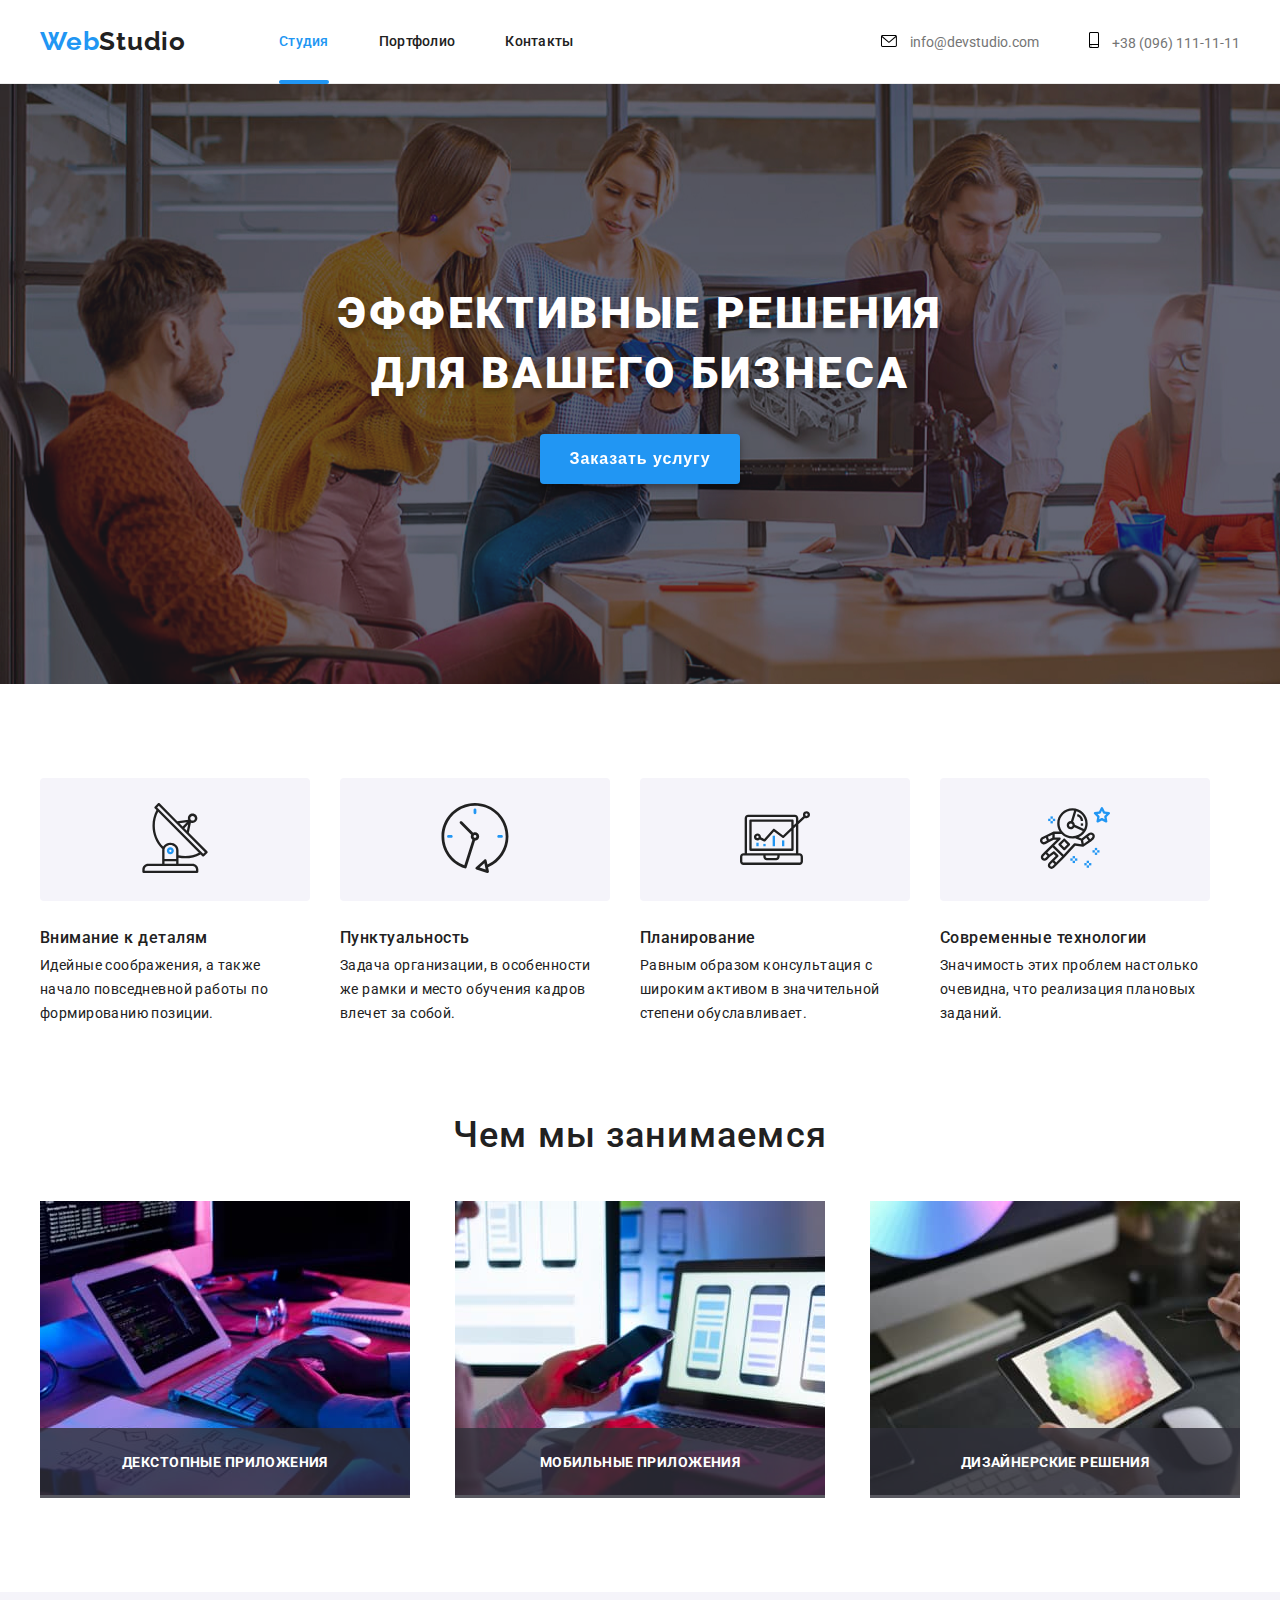
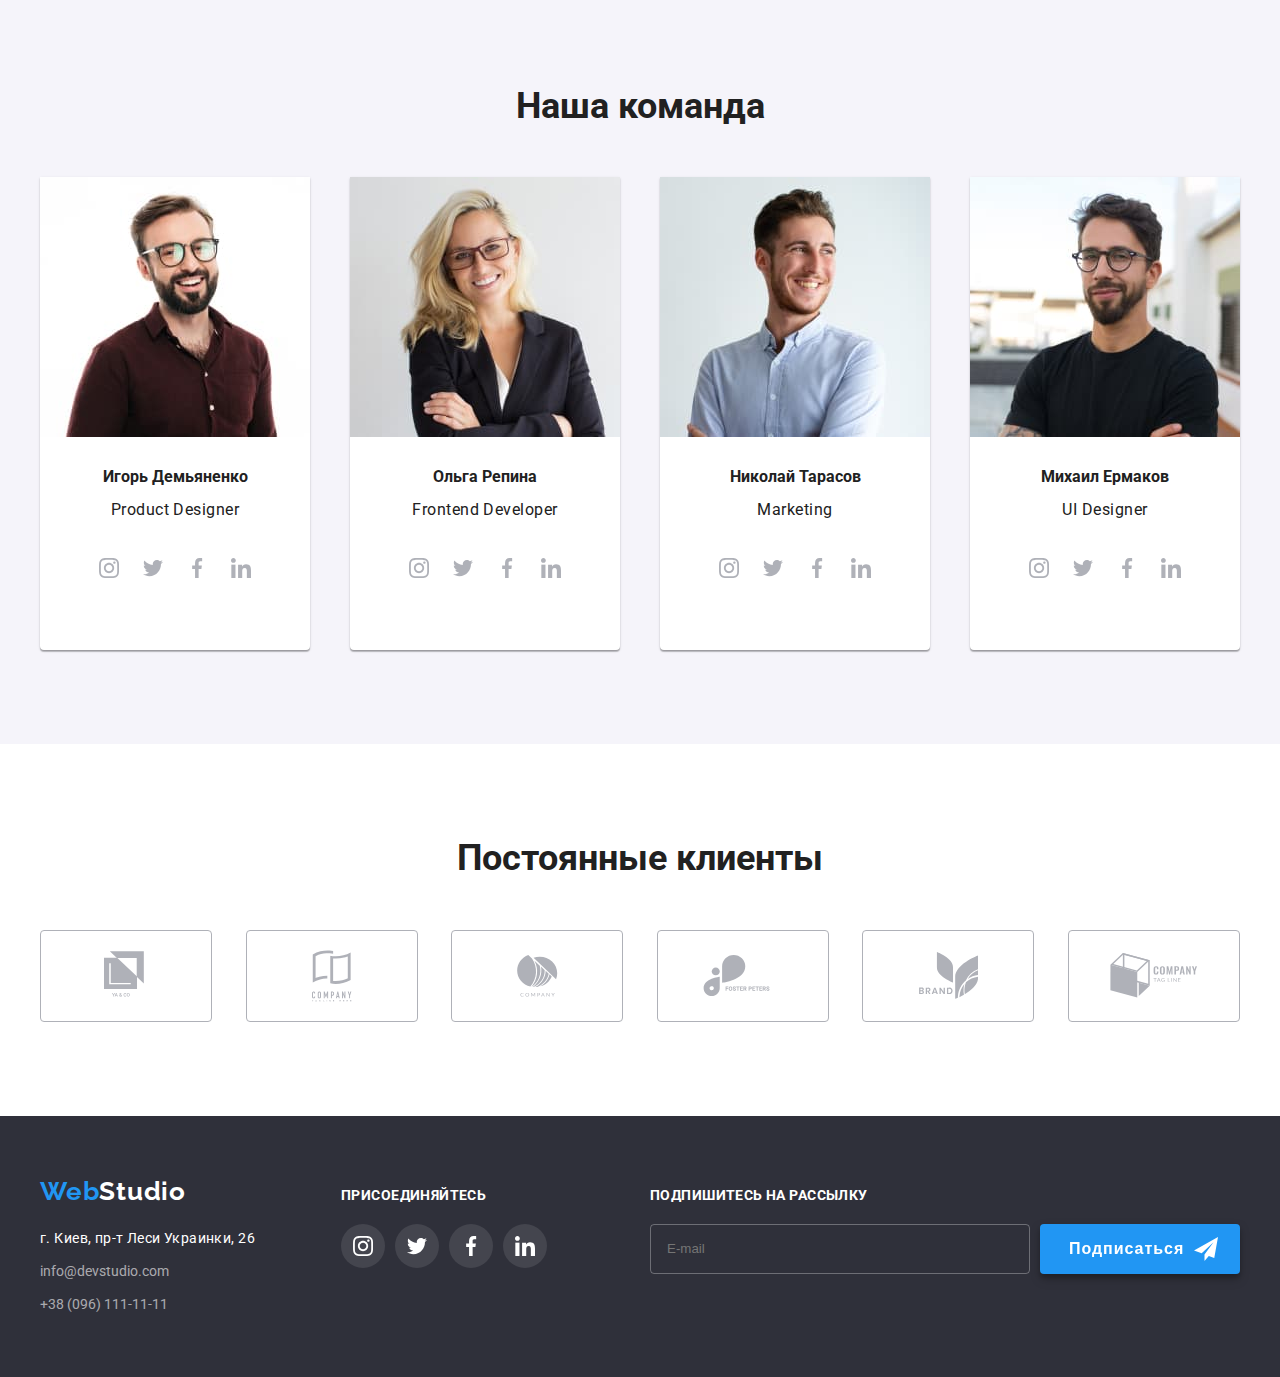
==== index.html @ aee3c3bb "Загрузка проекта" ====
<!DOCTYPE html>
<html lang="ru">
  <head>
    <meta charset="UTF-8" />
    <meta http-equiv="X-UA-Compatible" content="IE=edge" />
    <meta name="viewport" content="width=device-width, initial-scale=1.0" />
    <title>Студия</title>
    <link rel="preconnect" href="https://fonts.gstatic.com" />
    <link
      href="https://fonts.googleapis.com/css2?family=Raleway:wght@700&family=Roboto:wght@400;500;700;900&display=swap"
      rel="stylesheet"
    />
    <link rel="stylesheet" href="css/style.css" />
  </head>
  <body>
    <!-- Шапка -->

    <header class="page-header">
      <div class="container header">
        <nav class="nav">
          <a href="./index.html" class="logo"> Web<span class="header-logo">Studio </span> </a>
          <ul class="site-nav list">
            <li class="nav-item"><a href="./index.html" class="link active">Студия</a></li>
            <li class="nav-item"><a href="./portfolio.html" class="link">Портфолио</a></li>
            <li class="nav-item"><a href="#contacts" class="link">Контакты</a></li>
          </ul>
        </nav>
        <ul class="auth-site list">
          <li class="auth-item">
            <div class="auth-block">
              <a href="mailto:info@devstudio.com" class="auth-block-link">
                <svg class="auth-icon" width="16" height="12">
                  <use href="./images/sprite.svg#mail"></use>
                </svg>
                info@devstudio.com
              </a>
            </div>
          </li>
          <li class="auth-item">
            <div class="auth-block">
              <a href="tel:+380961111111" class="auth-block-link">
                <svg class="auth-icon" width="10" height="16">
                  <use href="./images/sprite.svg#smartphone"></use>
                </svg>
                +38 (096) 111-11-11
              </a>
            </div>
          </li>
        </ul>
      </div>
    </header>
    <main>
      <!-- Герой -->

      <section class="section hero">
        <div class="hero">
          <h1 class="hero-title">Эффективные решения для вашего бизнеса</h1>
          <button type="button" class="button primary" data-modal-open> Заказать услугу</button>
        <div class="backdrop is-hidden" data-modal>
       <div class="modal">
       <button type="button" class="close" data-modal-close> 
         <svg class="signup-svg">
          <use href="./images/sprite.svg#modal-close"></use>
         </svg></button>
       <form action="" class="signup-form">
         <h2 class="signup-heading">Оставьте свои данные, мы вам перезвоним</h2>
         <label class="signup-field">
           Имя
           <span class="signup-form-input-wrapper">
           <input name="user-name" class="signup-form-input" type="text">
           <svg class="modal-icon">
              <use href="./images/sprite.svg#modal-person"></use>
            </svg>
          </span>
         </label>
          <label class="signup-field">
            Телефон
            <span class="signup-form-input-wrapper">
            <input name="user-phone" class="signup-form-input" type="tel">
            <svg class="modal-icon">
              <use href="./images/sprite.svg#modal-phone"></use>
            </svg>
            </span>
          </label>
          <label class="signup-field">
            Почта
            <span class="signup-form-input-wrapper">
            <input name="user-mail" class="signup-form-input" type="email">
            <svg class="modal-icon">
              <use href="./images/sprite.svg#modal-mail"></use>
            </svg>
            </span>
          </label>
          <label class="signup-field">
            Комментарий
            <textarea name="user-massage" placeholder="Введите текст" class="signup-textarea"></textarea>
          </label>
          <span class="signup-term">
           <input id="user-term" type="checkbox" name="user-term" class="signup-form-term visually-hidden">  
           <label class="sig-form-term-desc" for="user-term"> Соглашаюсь с рассылкой и принимаю <a class="terms-link" href="">Условия договора</a></label>
            </span>
            <button type="submit" class="button signup-button">Отправить</button>
       </form>
      </div>
     </div>
        </div>
      </section>

      <div class="container">
        <ul class="advantage-icons">
          <li class="advantage-icons-list">
            <svg class="svg-icon">
              <use href="./images/sprite.svg#antenna"></use>
            </svg>
          </li>
          <li class="advantage-icons-list">
            <svg class="svg-icon">
              <use href="./images/sprite.svg#clock"></use>
            </svg>
          </li>
          <li class="advantage-icons-list">
            <svg class="svg-icon">
              <use href="./images/sprite.svg#diagram"></use>
            </svg>
          </li>
          <li class="advantage-icons-list">
            <svg class="svg-icon">
              <use href="./images/sprite.svg#astronaut"></use>
            </svg>
          </li>
        </ul>
      </div>

      <div class="container">
        <section class="advantage">
          <ul class="section-advantage">
            <li class="list-item">
              <h3 class="section-advantage-title">Внимание к деталям</h3>
              <p>Идейные соображения, а также начало повседневной работы по формированию позиции.</p>
            </li>
            <li class="list-item">
              <h3 class="section-advantage-title">Пунктуальность</h3>
              <p>Задача организации, в особенности же рамки и место обучения кадров влечет за собой.</p>
            </li>
            <li class="list-item">
              <h3 class="section-advantage-title">Планирование</h3>
              <p>Равным образом консультация с широким активом в значительной степени обуславливает.</p>
            </li>
            <li class="list-item">
              <h3 class="section-advantage-title">Современные технологии</h3>
              <p>Значимость этих проблем настолько очевидна, что реализация плановых заданий.</p>
            </li>
          </ul>
        </section>
      </div>

      <!-- Наши преимущества -->

      <section class="section">
        <div class="container">
          <h2 class="section-title">Чем мы занимаемся</h2>
          <ul class="section-title-image">
            <li class="advantage-image">
              <div class="advantage-info">
              <img src="./images/advantages/img.jpg" width="370" height="294" alt="программирование на планшете" />
              <p class="works">ДЕКСТОПНЫЕ ПРИЛОЖЕНИЯ</p>
              </div>
            </li>
            <li class="advantage-image">
              <div class="advantage-info">
              <img src="./images/advantages/img1.jpg" width="370" height="294" alt="дизайн приложения" />
              <p class="works">МОБИЛЬНЫЕ ПРИЛОЖЕНИЯ</p>
              </div>
            </li>
            <li class="advantage-image">
              <div class="advantage-info">
              <img src="./images/advantages/img2.jpg" width="370" height="294" alt="Планшет с палитрой" />
              <p class="works">ДИЗАЙНЕРСКИЕ РЕШЕНИЯ</p>
              </div>
            </li>
          </ul>
        </div>
      </section>

      <!-- Состав команды -->

      <section class="section section-team">
        <div class="container">
          <h2 class="section section-team-title">Наша команда</h2>
          <ul class="worker-list">
            <li class="team">
              <img src="./images/team/face.jpg" width="270" height="260" alt="Игорь Демьяненко" />
              <h3>Игорь Демьяненко</h3>
              <p>Product Designer</p>
              <div class="social-list">
                <ul class="social-list">
                  <li class="social-list-item">
                    <a href="#" class="social-list-link">
                      <svg class="social-list-icon">
                        <use href="./images/sprite.svg#instagram"></use>
                      </svg>
                    </a>
                  </li>
                  <li class="social-list-item">
                    <a href="#" class="social-list-link">
                      <svg class="social-list-icon">
                        <use href="./images/sprite.svg#twitter"></use>
                      </svg>
                    </a>
                  </li>
                  <li class="social-list-item">
                    <a href="#" class="social-list-link">
                      <svg class="social-list-icon">
                        <use href="./images/sprite.svg#facebook"></use>
                      </svg>
                    </a>
                  </li>
                  <li class="social-list-item">
                    <a href="#" class="social-list-link">
                      <svg class="social-list-icon">
                        <use href="./images/sprite.svg#linkedin"></use>
                      </svg>
                    </a>
                  </li>
                </ul>
              </div>
            </li>
            <li class="team">
              <img src="./images/team/face1.jpg" width="270" height="260" alt="Ольга Репина" />
              <h3>Ольга Репина</h3>
              <p>Frontend Developer</p>
              <div class="social-list">
                <ul class="social-list list">
                  <li class="social-list-item">
                    <a href="" class="social-list-link">
                      <svg class="social-list-icon">
                        <use href="./images/sprite.svg#instagram"></use>
                      </svg>
                    </a>
                  </li>
                  <li class="social-list-item">
                    <a href="" class="social-list-link">
                      <svg class="social-list-icon">
                        <use href="./images/sprite.svg#twitter"></use>
                      </svg>
                    </a>
                  </li>
                  <li class="social-list-item">
                    <a href="" class="social-list-link">
                      <svg class="social-list-icon">
                        <use href="./images/sprite.svg#facebook"></use>
                      </svg>
                    </a>
                  </li>
                  <li class="social-list-item">
                    <a href="" class="social-list-link">
                      <svg class="social-list-icon">
                        <use href="./images/sprite.svg#linkedin"></use>
                      </svg>
                    </a>
                  </li>
                </ul>
              </div>
            </li>
            <li class="team">
              <img src="./images/team/face2.jpg" width="270" height="260" alt="Николай Тарасов" />
              <h3>Николай Тарасов</h3>
              <p>Marketing</p>
              <div class="social-list">
                <ul class="social-list list">
                  <li class="social-list-item">
                    <a href="" class="social-list-link">
                      <svg class="social-list-icon">
                        <use href="./images/sprite.svg#instagram"></use>
                      </svg>
                    </a>
                  </li>
                  <li class="social-list-item">
                    <a href="" class="social-list-link">
                      <svg class="social-list-icon">
                        <use href="./images/sprite.svg#twitter"></use>
                      </svg>
                    </a>
                  </li>
                  <li class="social-list-item">
                    <a href="" class="social-list-link">
                      <svg class="social-list-icon">
                        <use href="./images/sprite.svg#facebook"></use>
                      </svg>
                    </a>
                  </li>
                  <li class="social-list-item">
                    <a href="" class="social-list-link">
                      <svg class="social-list-icon">
                        <use href="./images/sprite.svg#linkedin"></use>
                      </svg>
                    </a>
                  </li>
                </ul>
              </div>
            </li>
            <li class="team">
              <img src="./images/team/face3.jpg" width="270" height="260" alt="Михаил Ермаков" />
              <h3>Михаил Ермаков</h3>
              <p>UI Designer</p>
              <div class="social-list">
                <ul class="social-list list">
                  <li class="social-list-item">
                    <a href="" class="social-list-link">
                      <svg class="social-list-icon">
                        <use href="./images/sprite.svg#instagram"></use>
                      </svg>
                    </a>
                  </li>
                  <li class="social-list-item">
                    <a href="" class="social-list-link">
                      <svg class="social-list-icon">
                        <use href="./images/sprite.svg#twitter"></use>
                      </svg>
                    </a>
                  </li>
                  <li class="social-list-item">
                    <a href="" class="social-list-link">
                      <svg class="social-list-icon">
                        <use href="./images/sprite.svg#facebook"></use>
                      </svg>
                    </a>
                  </li>
                  <li class="social-list-item">
                    <a href="" class="social-list-link">
                      <svg class="social-list-icon">
                        <use href="./images/sprite.svg#linkedin"></use>
                      </svg>
                    </a>
                  </li>
                </ul>
              </div>
            </li>
          </ul>
        </div>
      </section>
        <div class="container partners">
          <h2 class="section section-partner-title">Постоянные клиенты</h2>
              <ul class="partner-list">
                  <li class="partner-list-item">
                    <a href="#" class="partner-list-link">
                      <svg width="44" height="49" class="partner-list-icon" >
                        <use href="./images/sprite.svg#logo1"></use>
                      </svg>
                    </a>
                  </li>
                  <li class="partner-list-item">
                    <a href="#" class="partner-list-link">
                      <svg width="40" height="52" class="partner-list-icon">
                        <use href="./images/sprite.svg#logo2"></use>
                      </svg>
                    </a>
                  </li>
                  <li class="partner-list-item">
                    <a href="#" class="partner-list-link">
                      <svg width="41" height="42" class="partner-list-icon">
                        <use href="./images/sprite.svg#logo3"></use>
                      </svg>
                    </a>
                  </li>
                  <li class="partner-list-item">
                    <a href="#" class="partner-list-link">
                      <svg width="80" height="42" class="partner-list-icon" >
                        <use href="./images/sprite.svg#logo4"></use>
                      </svg>
                    </a>
                  </li>
                  <li class="partner-list-item">
                    <a href="#" class="partner-list-link">
                      <svg width="59" height="47" class="partner-list-icon">
                        <use href="./images/sprite.svg#logo5"></use>
                      </svg>
                    </a>
                  </li>
                  <li class="partner-list-item">
                    <a href="#" class="partner-list-link">
                      <svg width="88" height="45" class="partner-list-icon">
                        <use href="./images/sprite.svg#logo6"></use>
                      </svg>
              </ul>
        </div>
    </main>

    <!-- Подвал -->



    <footer class="footer">
      <div class="container">
         <div>
        <a href="./index.html" class="logo footer"> Web<span class="footer-logo">Studio </span> </a>

        <!-- Контакты -->
       
        <address class="contacts footer">
          <p>г. Киев, пр-т Леси Украинки, 26</p>
          <a class="link" href="mailto:info@devstudio.com">info@devstudio.com</a>
          <a class="link" href="tel:+380961111111">+38 (096) 111-11-11</a>
            </div>
            <div class="footer-social">
              <p class="footer-list-title">ПРИСОЕДИНЯЙТЕСЬ</p>
              <ul class="footer-list list">
                <li class="footer-list-item">
                  <a href="#" class="footer-list-link">
                    <svg class="footer-list-icon">
                      <use href="./images/sprite.svg#instagram"></use>
                    </svg>
                  </a>
                </li>
                <li class="footer-list-item">
                  <a href="#" class="footer-list-link">
                    <svg class="footer-list-icon">
                      <use href="./images/sprite.svg#twitter"></use>
                    </svg>
                  </a>
                </li>
                <li class="footer-list-item">
                  <a href="#" class="footer-list-link">
                    <svg class="footer-list-icon">
                      <use href="./images/sprite.svg#facebook"></use>
                    </svg>
                  </a>
                </li>
                <li class="footer-list-item">
                  <a href="#" class="footer-list-link">
                    <svg class="footer-list-icon">
                      <use href="./images/sprite.svg#linkedin"></use>
                    </svg>
                  </a>
                </li>
                </ul>
              </div>     
                <div class="subscribe-social-box">
                  <p class="subscribe-list-title">Подпишитесь на рассылку</p>
                    <div class="subscribe-social">
                      <input name="user-mail" class="subscribe-form-input" type="email" placeholder="E-mail">
                      <button type="button" class="button subscribe"> Подписаться
                        <svg class="subscribe-icon">
                          <use href="./images/sprite.svg#modal-send"></use>
                        </svg>
                      </button>
                    </div> 
               </div>  
             </div>
        </address>
      </div>
    </footer>

  <script src="./js/modal.js"></script>
  </body>
</html>
---- css/style.css ----
/* цвет основного текста #212121 */
/* цвет вторичного цвет #757575 */
/* белый цвет #FFFFFF */
/* цвет бекграунда #E5E5E5 */
/* цвет контактов в шапке #757575 */
/* цвет акцента #2196F3 */
/* цвет текста контактов в подвале rgba(255, 255, 255, 0.6) */
/* вторичный цвет бекграунда #F5F4FA */
/* бекграунд героя и подвала #2F303A */
:root {
  --primary-text-color: #212121;
  --primary-white-color: #ffffff;
  --title-text-color: #757575;
  --accent-text-color: #2196f3;
  --secondary-background-color: #f5f4fa;
  --hero-background-color: #2f303a;
}

* {
  padding: 0px;
}

ul {
  list-style: none;
}

a {
  text-decoration: none;
}

header {
  border-bottom: 1px solid #ececec;
}

p {
  margin: 0;
  padding: 0;
}

body {
  margin: 0px;
  background-color: var(--primary-white-color);
  color: var(--primary-text-color);
  font-family: 'Roboto', sans-serif;
  font-size: 14px;
  font-weight: 400;
}

footer {
  font-size: 14px;
}

.container {
  margin: 0 auto;
  width: 1200px;
}

.button {
  background-color: var(--secondary-background-color);
  color: var(--primary-text-color);
  cursor: pointer;
  display: inline-block;
  filter: drop-shadow(0px 4px 4px rgba(0, 0, 0, 0.25));
}

.auth-icon {
  margin-right: 10px;
}

.header-page {
  position: relative;
  width: 100%;
  top: 10px;
  left: 0;
  transition: 0.5s;
}

.link {
  display: flex;
  justify-content: space-around;
  width: 100%;
}

/* =================HEADER================ */

.logo {
  padding-top: 24px;
  padding-bottom: 25px;
  display: flex;

  color: var(--accent-text-color);
  font-family: 'Raleway', sans-serif;
  font-size: 26px;
  line-height: 1.19;
  letter-spacing: 0.03em;
  font-weight: 700;
}

.nav .logo {
  display: block;
}

.nav {
  align-items: center;
  align-self: center;
}

.header-logo {
  color: var(--primary-text-color);
}

.container.header {
  display: flex;
  align-items: center;
  align-self: center;
}

.nav-item:not(:last-child) {
  margin-right: 50px;
}

.site-nav .link {
  color: var(--primary-text-color);
  font-weight: 500;
  line-height: 1.14;
  letter-spacing: 0.02em;
  display: block;
  padding-top: 32px;
  padding-bottom: 32px;
}

.site-nav-link {
  margin-right: 50px;
}

.site-nav.list {
  margin-left: 93px;
  display: flex;
  align-items: center;
}

.site-nav .active {
  color: var(--accent-text-color);
  font-weight: 500;
  line-height: 1.14;
  letter-spacing: 0.02em;
  position: relative;
}

.site-nav .active::before {
  content: '';
  position: absolute;
  left: 0;
  top: calc(100% - 1px);
  width: 100%;
  height: 4px;
  border-radius: 4px;
  background-color: var(--accent-text-color);
}

.site-nav .link:hover,
.site-nav .link:focus {
  transition: all 0.25s cubic-bezier(0.4, 0, 0.2, 1);
  color: var(--accent-text-color);
}

.list {
  padding: 0px;
  margin: 0px;
  list-style: none;
}

.auth-site .link {
  color: var(--title-text-color);
  font-weight: 500;
  line-height: 1.14;
  letter-spacing: 0.02em;
}

.auth-item:not(:last-child) {
  margin-right: 50px;
}

.auth-site.list {
  margin-left: auto;
  display: flex;
  padding-top: 32px;
  padding-bottom: 32px;
  align-items: center;
}

.auth-site .auth-block-link:hover,
.auth-site .auth-block-link:focus {
  transition: all 0.25s cubic-bezier(0.4, 0, 0.2, 1);
  color: var(--accent-text-color);
}

.auth-block-link {
  color: var(--title-text-color);
}

.auth-block-link:focus .auth-icon,
.auth-block-link:hover .auth-icon {
  transition: all 0.25s cubic-bezier(0.4, 0, 0.2, 1);
  color: var(--accent-text-color);
  fill: var(--accent-text-color);
}

.nav {
  display: flex;
}

/* =====================HERO===================== */

.section.hero {
  background-color: var(--hero-background-color);
  text-align: center;
  color: var(--primary-white-color);
  margin-bottom: 94px;
  background-image: url('../images/hero/studio-background.jpg');
  background-repeat: no-repeat;
  background-size: cover;
}

.hero {
  background: rgba(47, 48, 58, 0.4);
}

.hero-title {
  padding-top: 200px;
  margin: 0 auto;
  margin-bottom: 30px;
  max-width: 696px;
  font-weight: 900;
  font-size: 44px;
  line-height: 1.36;

  letter-spacing: 0.06em;
  text-transform: uppercase;
  text-shadow: 0px 4px 4px rgba(0, 0, 0, 0.25);
}

.auth-block {
  display: flex;
}

.button.primary {
  min-width: 200px;
  min-height: 50px;
  text-align: center;
  margin-bottom: 200px;

  background-color: var(--accent-text-color);
  color: var(--primary-white-color);
  font-weight: 700;
  font-size: 16px;
  line-height: 1.88;
  letter-spacing: 0.06em;
  border: none;
  box-shadow: 0px 4px 4px rgba(0, 0, 0, 0.15);
  border-radius: 4px;
}

.backdrop {
  position: fixed;
  top: 0;
  left: 0;
  width: 100%;
  height: 100%;
  background: rgba(0, 0, 0, 0.2);
  box-shadow: 0px 1px 3px rgba(0, 0, 0, 0.12), 0px 1px 1px rgba(0, 0, 0, 0.14),
    0px 2px 1px rgba(0, 0, 0, 0.2);
  border-radius: 4px;
}

.backdrop.is-hidden {
  opacity: 0;
  pointer-events: none;
}

.modal {
  position: absolute;
  top: 50%;
  left: 50%;
  transform: translate(-50%, -50%);

  width: 528px;
  height: 581px;

  background-color: var(--primary-white-color);
}

.close {
  position: absolute;
  border: none;
  outline: none;
  width: 30px;
  height: 30px;
  display: flex;
  justify-content: center;
  align-items: center;
  top: 8px;
  right: 8px;
  cursor: pointer;

  background: var(--secondary-background-color);
  border: 1px solid rgba(0, 0, 0, 0.1);
  border-radius: 50%;
}

.modal-svg {
  width: 11px;
  height: 11px;
}

/* ========================ADVANTAGE====================== */

.advantage {
  margin-bottom: 94px;
}

.advantage-image:not(:last-child) {
  margin-right: 30px;
}

.advantage-icons {
  display: flex;
  justify-content: left;
}

.svg-icon {
  width: 70px;
  height: 70px;
  padding: 25px 100px 25px 100px;
}

.container .advantage-icons {
  margin-bottom: 30px;
}

.advantage-icons-list:not(:last-child) {
  margin-right: 30px;
}

.advantage-icons-list {
  background-color: var(--secondary-background-color);
  border-radius: 4px;
}

.section-title-image {
  display: flex;
  margin: 0px;
  justify-content: space-between;
  padding-bottom: 94px;
}

.section.section-team-title {
  font-size: 36px;
  line-height: 1.16;
  text-align: center;
  margin-top: 0px;
  margin-bottom: 50px;
}

.advantage-info {
  position: relative;
  z-index: -1;
}

.works {
  position: absolute;
  display: flex;
  justify-content: center;
  align-items: center;
  bottom: 0;
  width: 100%;
  height: 70px;
  color: var(--primary-white-color);
  background: rgba(47, 48, 58, 0.8);
  font-weight: 700;
  font-size: 14px;
  line-height: 1.14;
  letter-spacing: 0.03em;
}

.section-advantage-title {
  margin-top: 0px;
  margin-bottom: 10px;
  font-size: 14px;
  font-weight: 700;
  line-height: 1.14px;
  letter-spacing: 0.03em;
}

.section-advantage .list-item + .list-item {
  margin-left: 30px;
}

.list-item > p {
  font-size: 14px;
  line-height: 1.71;
  letter-spacing: 0.03em;
  max-width: 270px;
}

.section-advantage {
  max-width: 1170px;
  justify-content: space-between;
  margin: 0px;
  display: flex;
}

.section-title {
  margin-top: 0px;
  margin-bottom: 50px;
  text-align: center;
  font-weight: 500;
  font-size: 36px;
  line-height: 0.85;
  letter-spacing: 0.03em;
  color: var(--primary-text-color);
}

/* ==========================SECTION TEAM============================= */

.worker-list {
  margin: 0px;
  padding-bottom: 94px;
  display: flex;
  justify-content: space-between;
}

.section-team {
  color: var(--primary-text-color);
  margin-top: 0px;
  padding-top: 94px;
}

.team {
  max-width: 270px;
  background-color: var(--primary-white-color);
  box-shadow: 0px 1px 3px rgba(0, 0, 0, 0.12), 0px 1px 1px rgba(0, 0, 0, 0.14),
    0px 2px 1px rgba(0, 0, 0, 0.2);
  border-radius: 0px 0px 4px 4px;
  text-align: center;
}

.team > img {
  margin-bottom: 30px;
  display: block;
}

.section-team {
  background-color: var(--secondary-background-color);
}

.section-advantage-title {
  font-weight: 500;
  font-size: 16px;
  font-style: normal;
  line-height: 0.85;
  letter-spacing: 0.03em;
  margin-top: 0px;
  margin-bottom: 10px;
}

li.team > p {
  font-size: 16px;
  line-height: 0.84;
  letter-spacing: 0.03em;
  margin-bottom: 30px;
}

.social-list {
  display: flex;
  justify-content: center;
  padding-bottom: 30px;
}

.social-list-link {
  display: flex;
  justify-content: center;
  align-items: center;
  width: 44px;
  height: 44px;
  border-radius: 50%;
}

.social-list-icon {
  width: 20px;
  height: 20px;
  fill: #afb1b8;
}

.social-list.list {
  padding: 0;
}

.social-list-link:focus,
.social-list-link:hover {
  transition: all 0.25s cubic-bezier(0.4, 0, 0.2, 1);
  background-color: var(--accent-text-color);
}

.social-list-link:focus .social-list-icon,
.social-list-link:hover .social-list-icon {
  transition: all 0.25s cubic-bezier(0.4, 0, 0.2, 1);
  fill: var(--primary-white-color);
}

/* ==================PARTNERS===================== */

.partner-list {
  display: flex;
  padding: 0;
  margin: 0;
  justify-content: space-between;
}

.partner-list .partner-list-link {
  display: flex;
  justify-content: center;
  align-items: center;
  width: 170px;
  height: 90px;
  padding: auto;
}

.partner-list-icon {
  fill: #afb1b8;
}

.partner-list-item {
  border: 1px solid #afb1b8;
  box-sizing: border-box;
  border-radius: 4px;
}

.partner-list-item:not(:last-child) {
  margin-right: 30px;
}

.section.section-partner-title {
  font-size: 36px;
  line-height: 1.16;
  text-align: center;
  margin-top: 0px;
  margin-bottom: 50px;
}

.container.partners {
  margin-top: 94px;
  margin-bottom: 94px;
}

.partner-list-icon {
  padding: 20px;
}

.partner-list-item:hover .partner-list-icon,
.partner-list-item:focus .partner-list-icon {
  transition: all 0.25s cubic-bezier(0.4, 0, 0.2, 1);
  fill: var(--accent-text-color);
}

.partner-list-item:hover,
.partner-list-item:focus {
  transition: all 0.25s cubic-bezier(0.4, 0, 0.2, 1);
  border-color: var(--accent-text-color);
}

/* ==================FOOTER======================== */

.footer {
  background-color: var(--hero-background-color);
}

.footer-logo {
  color: var(--primary-white-color);
}

.footer .logo {
  margin-bottom: 20px;
  display: block;
}

.contacts > p {
  color: var(--primary-white-color);
  font-style: normal;
  line-height: 1.71;
  letter-spacing: 0.03em;
  margin: 0px;
  margin-bottom: 9px;
}

.contacts > a {
  margin-bottom: 9px;
}

.footer > .container {
  padding-top: 60px;
  padding-bottom: 60px;
}

.contacts .link {
  font-style: normal;
  line-height: 1.71;
  color: rgba(255, 255, 255, 0.6);
  display: block;
}

.contacts .link:hover,
.contacts .link:focus {
  transition: all 0.25s cubic-bezier(0.4, 0, 0.2, 1);
  color: var(--accent-text-color);
}
.footer .container {
  display: flex;
}
.footer-list {
  display: flex;
}

.footer-list-title {
  display: flex;
  margin-bottom: 20px;
  font-weight: 700;
  line-height: 1.14;
  letter-spacing: 0.03em;
  text-transform: uppercase;
  color: var(--primary-white-color);
}

.footer-social {
  margin-top: 72px;
  margin-left: 70px;
  margin-bottom: 100px;
}

.footer-list-link {
  display: flex;
  justify-content: center;
  align-items: center;
  width: 44px;
  height: 44px;
  border-radius: 50%;
  background-color: rgba(255, 255, 255, 0.1);
}

.footer-list-icon {
  width: 20px;
  height: 20px;
  fill: var(--primary-white-color);
}

.footer-list-link:focus,
.footer-list-link:hover {
  transition: all 0.25s cubic-bezier(0.4, 0, 0.2, 1);
  background-color: var(--accent-text-color);
}

.footer-list-link:focus .footer-list-icon,
.footer-list-link:hover .footer-list-icon {
  transition: all 0.25s cubic-bezier(0.4, 0, 0.2, 1);
  fill: var(--primary-white-color);
}

.footer-list-link {
  margin-right: 10px;
}

.logo.footer {
  padding: 0;
  margin-top: 60px;
}

.footer .container {
  padding: 0;
}

.contacts.footer {
  width: 231px;
  margin-bottom: 60px;
}

.subscribe-box {
  display: flex;
  margin-top: 72px;
}

.subscribe-form-input {
  width: 100%;
  height: 50px;
  box-sizing: border-box;
  border: 1px solid rgba(255, 255, 255, 0.3);
  border-radius: 4px;
  background: none;
  margin-right: 10px;
  padding: 12px 16px;
}

.subscribe-social-box {
  margin-top: 72px;
  margin-left: 93px;
  width: 100%;
}

.button.subscribe {
  min-width: 200px;
  min-height: 50px;
  text-align: left;
  padding-left: 29px;
  background-color: var(--accent-text-color);
  color: var(--primary-white-color);
  font-weight: 700;
  font-size: 16px;
  line-height: 1.88;
  letter-spacing: 0.06em;
  border: none;
  box-shadow: 0px 4px 4px rgba(0, 0, 0, 0.15);
  border-radius: 4px;
}

.subscribe-list-title {
  display: flex;
  margin-bottom: 20px;
  width: 100%;
  font-weight: 700;
  line-height: 1.14;
  letter-spacing: 0.03em;
  text-transform: uppercase;
  color: var(--primary-white-color);
}

.subscribe-social {
  display: flex;
}

/* ======================PORTFOLIO======================= */

.button-secondary {
  background-color: var(--secondary-background-color);
  color: var(--primary-text-color);
  border-radius: 4px;
  font-weight: 500;
  font-size: 16px;
  line-height: 1.62;
  text-align: center;
  letter-spacing: 0.03em;
  border: none;
  padding: 6px 22px;
}

.section.button {
  padding-top: 94px;
}

.button-list .button-item + .button-item {
  margin-left: 8px;
}

.button-item {
  margin-top: 90px;
  margin-bottom: 50px;
}

.button-list {
  display: flex;
  justify-content: center;
  /* margin-bottom: 50px; */
}

.button-secondary:hover,
.button-secondary:focus {
  transition: all 0.25s cubic-bezier(0.4, 0, 0.2, 1);
  color: var(--primary-white-color);
  background-color: var(--accent-text-color);
}

.button.title {
  display: none;
}

.project-name {
  font-weight: 700;
  font-size: 18px;
  line-height: 2;
  letter-spacing: 0.06em;
  margin: 0px;
  margin-bottom: 4px;
  padding-left: 24px;
  padding-top: 20px;
}

.project-title {
  font-size: 16px;
  line-height: 1.87;
  letter-spacing: 0.03em;
  padding-bottom: 20px;
  padding-left: 24px;
}

.project-list-info:last-child > p {
  margin-bottom: 0px;
}

.project-info {
  position: relative;
  overflow: hidden;
}

.project-text {
  position: absolute;
  top: 0;
  left: 0;
  width: 322px;
  height: 100%;
  color: var(--primary-white-color);
  background: rgba(33, 150, 243, 0.9);
  font-size: 18px;
  line-height: 1.55;
  letter-spacing: 0.03em;
  transform: translateY(100%);
  transition: all 0.25s cubic-bezier(0.4, 0, 0.2, 1);
  text-align: left;
  padding: 63px 24px 63px 24px;
}

.project-list:hover .project-text,
.project-list:focus .project-text {
  transition: all 0.25s cubic-bezier(0.4, 0, 0.2, 1);
  transform: translateY(0);
}

.button-list {
  margin: 0px;
}

.project-list:hover,
.project-list:focus {
  transition: all 0.25s cubic-bezier(0.4, 0, 0.2, 1);
  box-shadow: 0px 1px 3px rgba(0, 0, 0, 0.12), 0px 1px 1px rgba(0, 0, 0, 0.14),
    0px 2px 1px rgba(0, 0, 0, 0.2);
  border-radius: 0px 0px 4px 4px;
  border-top: none;
  max-width: 370px;
}

.project-list > img {
  display: block;
}

.project-list {
  margin-top: 30px;
  margin-left: 30px;
  border: 1px solid #eeeeee;
  box-sizing: border-box;
}

.ul-project {
  display: flex;
  flex-wrap: wrap;
  justify-content: space-between;
  margin: 0px;
  margin-top: -30px;
  margin-left: -30px;
  margin-bottom: 94px;
}

/* ================MODAL================= */

.modal {
  color: var(--title-text-color);
}

.signup-heading {
  color: var(--primary-text-color);
  margin: 0;
  margin-bottom: 10px;
}

.close {
  background: none;
}

.close:hover {
  fill: var(--accent-text-color);
}

.signup-form {
  display: flex;
  flex-direction: column;
  padding: 40px;
}

.signup-textarea {
  border: 1px solid rgba(33, 33, 33, 0.2);
  box-sizing: border-box;
  border-radius: 4px;
}

.signup-form-input {
  width: 100%;
  height: 40px;
  border: 1px solid rgba(33, 33, 33, 0.2);
  box-sizing: border-box;
  border-radius: 4px;
  transition: border-color 250ms linear;

  padding-left: 42px;
}

.signup-form-input-wrapper {
  display: block;
  position: relative;
  margin-top: 4px;
  margin-bottom: 10px;
}

.modal-icon {
  position: absolute;
  display: block;
  top: 50%;
  left: 15px;
  transform: translateY(-50%);

  width: 18px;
  height: 18px;

  transition: background-color 250ms linear;
}

.signup-form-input:focus {
  outline: none;
  border-color: var(--accent-text-color);
}

.signup-form-input:focus + .modal-icon {
  fill: var(--accent-text-color);
  border-color: var(--accent-text-color);
}

.signup-textarea {
  width: 100%;
  height: 120px;
  border: 1px solid rgba(33, 33, 33, 0.2);
  border-radius: 4px;
  padding: 12px 16px;
  resize: none;
  margin-top: 4px;
  margin-bottom: 20px;

  transition: border-color 250ms linear;
}

.signup-textarea:focus {
  outline: none;
  border-color: var(--accent-text-color);
}

.signup-form-term-desc {
  display: flex;
  justify-content: center;
  align-items: center;
  line-height: 1.71;
  letter-spacing: 0.03em;
}

.signup-form-term-desc::before {
  display: block;
  content: '';
  width: 16px;
  height: 16px;
  outline: 1px solid #000000;
  margin-right: 10px;
}

.signup-form-term {
  margin: 0;
  margin-right: 8px;
}

.signup-term {
  display: flex;
  justify-content: center;
  align-items: center;
  margin-bottom: 30px;
}

.signup-field {
  text-align: left;
}

.terms-link {
  text-decoration: underline;
}

.signup-button {
  display: block;
  margin: 0 auto;
  width: 200px;
  height: 50px;
  border-radius: 4px;
  background-color: var(--accent-text-color);
  color: var(--primary-white-color);
  cursor: pointer;
  font-weight: 700;
  font-size: 16px;
  line-height: 1.87;
  letter-spacing: 0.06em;
}

.subscribe-icon {
  position: absolute;
  padding-left: 10px;
  top: 50%;
  transform: translateY(-50%);

  width: 24px;
  height: 24px;
}
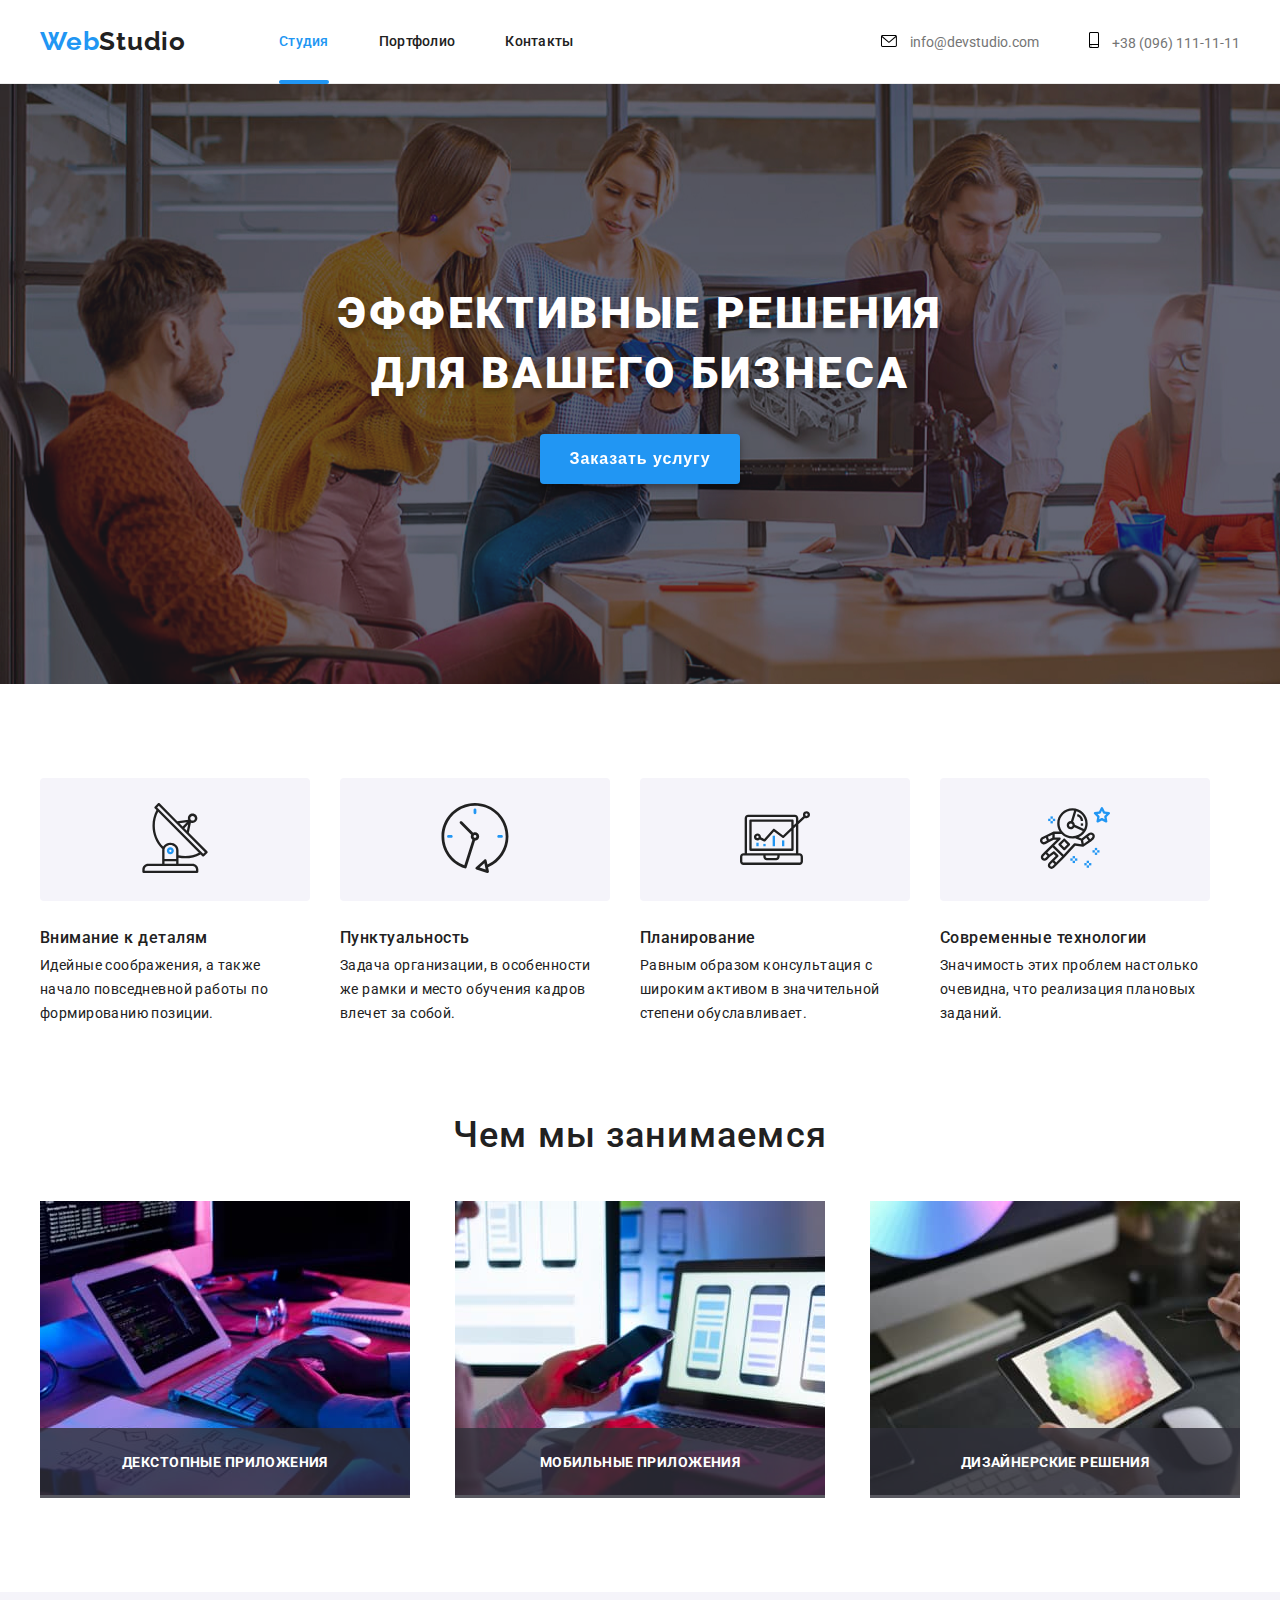
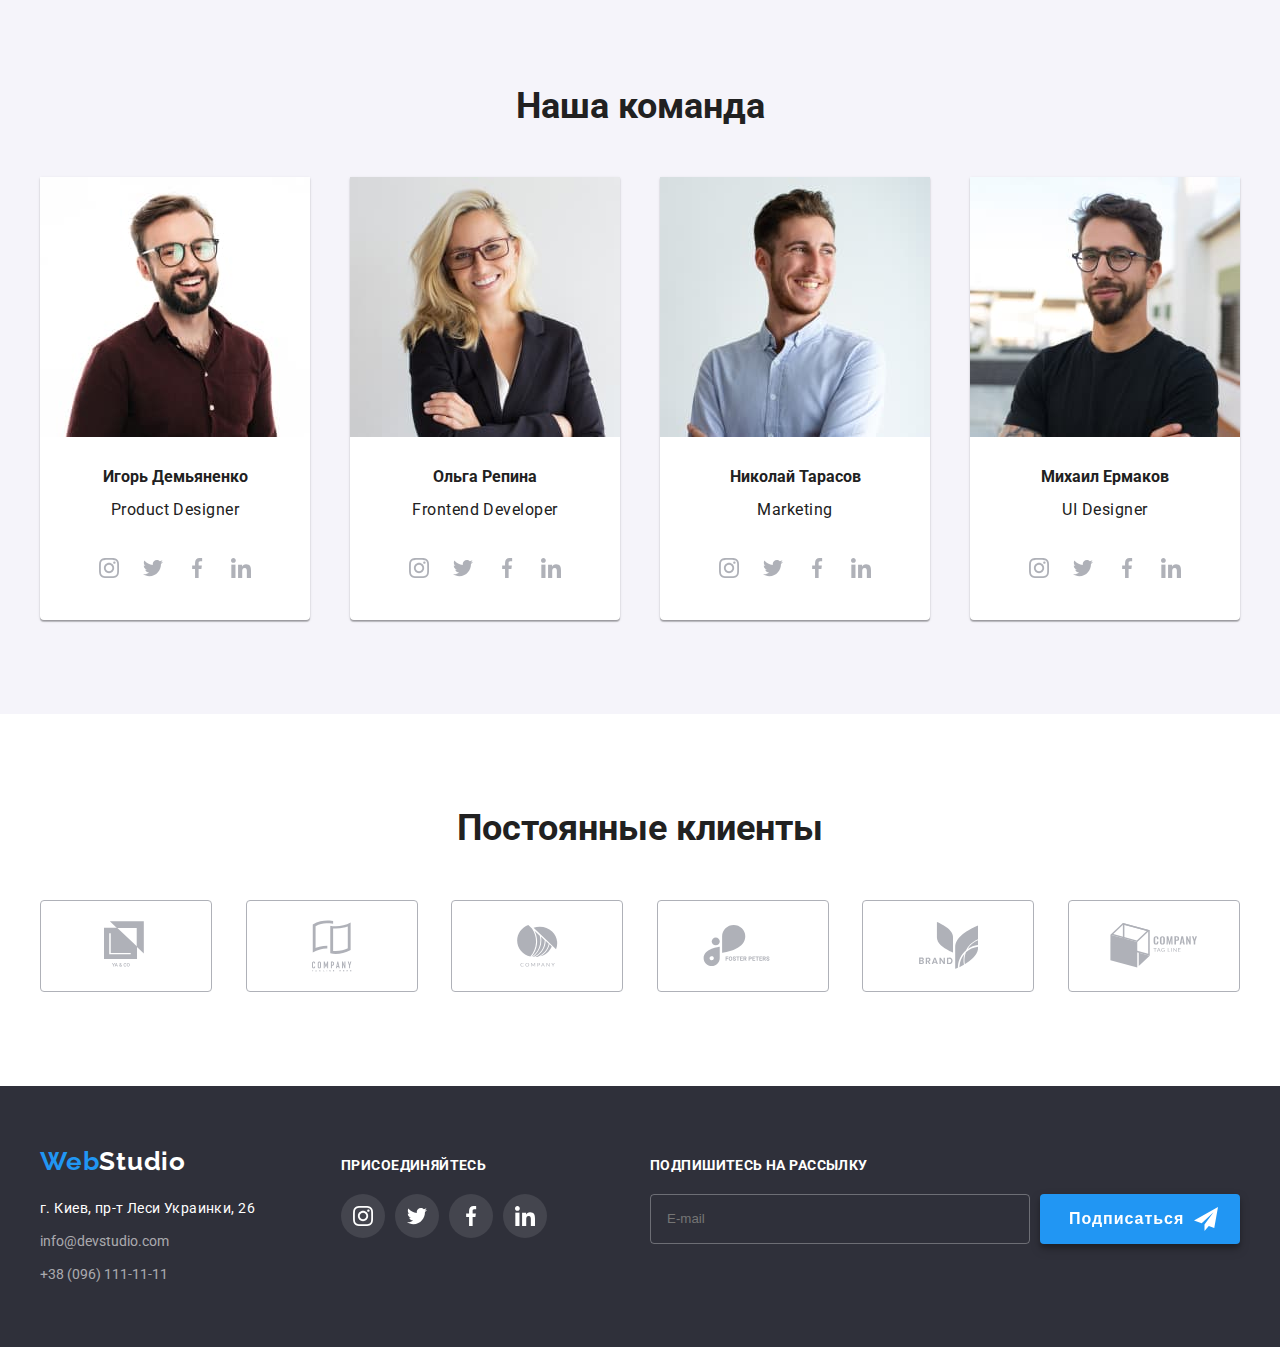
==== commit fd1be3dd: "Доделана компиляция" ====
--- a/index.html
+++ b/index.html
@@ -10,7 +10,7 @@
       href="https://fonts.googleapis.com/css2?family=Raleway:wght@700&family=Roboto:wght@400;500;700;900&display=swap"
       rel="stylesheet"
     />
-    <link rel="stylesheet" href="css/style.css" />
+    <link rel="stylesheet" href="css/main.min.css" />
   </head>
   <body>
     <!-- Шапка -->
@@ -97,7 +97,7 @@
           </label>
           <span class="signup-term">
            <input id="user-term" type="checkbox" name="user-term" class="signup-form-term visually-hidden">  
-           <label class="sig-form-term-desc" for="user-term"> Соглашаюсь с рассылкой и принимаю <a class="terms-link" href="">Условия договора</a></label>
+           <label class="signup-form-term-desc" for="user-term"> Соглашаюсь с рассылкой и принимаю <a class="terms-link" href=""> Условия договора</a></label>
             </span>
             <button type="submit" class="button signup-button">Отправить</button>
        </form>
--- a/css/main.min.css
+++ b/css/main.min.css
@@ -0,0 +1,2 @@
+:root{--primary-text-color: #212121;--primary-white-color: #ffffff;--title-text-color: #757575;--accent-text-color: #2196f3;--secondary-background-color: #f5f4fa;--hero-background-color: #2f303a}*{padding:0px}ul{list-style:none}a{text-decoration:none}header{border-bottom:1px solid #ececec}p{margin:0;padding:0}body{margin:0px;background-color:var(--primary-white-color);color:var(--primary-text-color);font-family:'Roboto', sans-serif;font-size:14px;font-weight:400}footer{font-size:14px}.container{margin:0 auto;width:1200px}.visually-hidden{position:absolute !important;clip:rect(1px 1px 1px 1px);clip:rect(1px, 1px, 1px, 1px);padding:0 !important;border:0 !important;height:1px !important;width:1px !important;overflow:hidden}.button{background-color:var(--secondary-background-color);color:var(--primary-text-color);cursor:pointer;display:inline-block;filter:drop-shadow(0px 4px 4px rgba(0,0,0,0.25))}.link{display:flex;justify-content:space-around;width:100%}.header-page{position:relative;width:100%;top:10px;left:0;transition:0.5s}.header-logo{color:var(--primary-text-color)}.container.header{display:flex;align-items:center;align-self:center}.logo{padding-top:24px;padding-bottom:25px;display:flex;color:var(--accent-text-color);font-family:'Raleway', sans-serif;font-size:26px;line-height:1.19;letter-spacing:0.03em;font-weight:700}.nav{display:flex;align-items:center;align-self:center}.nav .logo{display:flex}.nav-item:not(:last-child){margin-right:50px}.site-nav .link{color:var(--primary-text-color);font-weight:500;line-height:1.14;letter-spacing:0.02em;display:block;padding-top:32px;padding-bottom:32px}.site-nav-link{margin-right:50px}.site-nav.list{margin-left:93px;display:flex;align-items:center}.site-nav .active{color:var(--accent-text-color);font-weight:500;line-height:1.14;letter-spacing:0.02em;position:relative}.site-nav .active::before{content:'';position:absolute;left:0;top:calc(100% - 1px);width:100%;height:4px;border-radius:4px;background-color:var(--accent-text-color)}.site-nav .link:hover,.site-nav .link:focus{transition:all 0.25s cubic-bezier(0.4, 0, 0.2, 1);color:var(--accent-text-color)}.list{padding:0px;margin:0px;list-style:none}.auth-icon{margin-right:10px}.auth-site .link{color:var(--title-text-color);font-weight:500;line-height:1.14;letter-spacing:0.02em}.auth-item:not(:last-child){margin-right:50px}.auth-site.list{margin-left:auto;display:flex;padding-top:32px;padding-bottom:32px;align-items:center}.auth-site .auth-block-link:hover,.auth-site .auth-block-link:focus{transition:all 0.25s cubic-bezier(0.4, 0, 0.2, 1);color:var(--accent-text-color)}.auth-block-link{color:var(--title-text-color)}.auth-block-link:focus .auth-icon,.auth-block-link:hover .auth-icon{transition:all 0.25s cubic-bezier(0.4, 0, 0.2, 1);color:var(--accent-text-color);fill:var(--accent-text-color)}.section.hero{background-color:var(--hero-background-color);text-align:center;color:var(--primary-white-color);margin-bottom:94px;background-image:url("../images/hero/studio-background.jpg");background-repeat:no-repeat;background-size:cover}.hero{background:rgba(47,48,58,0.4)}.hero-title{padding-top:200px;margin:0 auto;margin-bottom:30px;max-width:696px;font-weight:900;font-size:44px;line-height:1.36;letter-spacing:0.06em;text-transform:uppercase;text-shadow:0px 4px 4px rgba(0,0,0,0.25)}.auth-block{display:flex}.button.primary{min-width:200px;min-height:50px;text-align:center;margin-bottom:200px;background-color:var(--accent-text-color);color:var(--primary-white-color);font-weight:700;font-size:16px;line-height:1.88;letter-spacing:0.06em;border:none;box-shadow:0px 4px 4px rgba(0,0,0,0.15);border-radius:4px}.backdrop{position:fixed;top:0;left:0;width:100%;height:100%;background:rgba(0,0,0,0.2);box-shadow:0px 1px 3px rgba(0,0,0,0.12),0px 1px 1px rgba(0,0,0,0.14),0px 2px 1px rgba(0,0,0,0.2);border-radius:4px}.backdrop.is-hidden{opacity:0;pointer-events:none}.modal{position:absolute;top:50%;left:50%;transform:translate(-50%, -50%);width:528px;height:581px;background-color:var(--primary-white-color)}.modal-svg{width:11px;height:11px}.close{position:absolute;border:none;outline:none;width:30px;height:30px;display:flex;justify-content:center;align-items:center;top:8px;right:8px;cursor:pointer;background:var(--secondary-background-color);border:1px solid rgba(0,0,0,0.1);border-radius:50%}.sighup-term{display:flex;align-items:center}.signup-form-term-desc{position:relative;padding-left:8px;cursor:pointer}.signup-form-term-desc::before{content:'';top:0;left:-20px;width:15px;height:15px;border:2px solid var(--primary-text-color)}.signup-form-term:checked+.signup-form-term-desc::before{border-color:var(--accent-text-color);background:var(--accent-text-color) url(../images/Vector.svg) no-repeat center center}.advantage{margin-bottom:94px}.advantage-image:not(:last-child){margin-right:30px}.advantage-icons{display:flex;justify-content:left}.svg-icon{width:70px;height:70px;padding:25px 100px 25px 100px}.container .advantage-icons{margin-bottom:30px}.advantage-icons-list{background-color:var(--secondary-background-color);border-radius:4px}.advantage-icons-list:not(:last-child){margin-right:30px}.section-title-image{display:flex;margin:0px;justify-content:space-between;padding-bottom:94px}.section.section-team-title{font-size:36px;line-height:1.16;text-align:center;margin-top:0px;margin-bottom:50px}.advantage-info{position:relative;z-index:-1}.works{position:absolute;display:flex;justify-content:center;align-items:center;bottom:0;width:100%;height:70px;color:var(--primary-white-color);background:rgba(47,48,58,0.8);font-weight:700;font-size:14px;line-height:1.14;letter-spacing:0.03em}.section-advantage{max-width:1170px;justify-content:space-between;margin:0px;display:flex}.section-advantage-title{margin-top:0px;margin-bottom:10px;font-size:14px;font-weight:700;line-height:1.14px;letter-spacing:0.03em}.section-advantage .list-item+.list-item{margin-left:30px}.list-item>p{font-size:14px;line-height:1.71;letter-spacing:0.03em;max-width:270px}.section-title{margin-top:0px;margin-bottom:50px;text-align:center;font-weight:500;font-size:36px;line-height:0.85;letter-spacing:0.03em;color:var(--primary-text-color)}.worker-list{margin:0px;padding-bottom:94px;display:flex;justify-content:space-between}.section-team{color:var(--primary-text-color);margin-top:0px;padding-top:94px}.team{max-width:270px;background-color:var(--primary-white-color);box-shadow:0px 1px 3px rgba(0,0,0,0.12),0px 1px 1px rgba(0,0,0,0.14),0px 2px 1px rgba(0,0,0,0.2);border-radius:0px 0px 4px 4px;text-align:center}.team>img{margin-bottom:30px;display:block}.section-team{background-color:var(--secondary-background-color)}.section-advantage-title{font-weight:500;font-size:16px;font-style:normal;line-height:0.85;letter-spacing:0.03em;margin-top:0px;margin-bottom:10px}li.team>p{font-size:16px;line-height:0.84;letter-spacing:0.03em;margin-bottom:30px}.social-list{display:flex;justify-content:center}.social-list-link{display:flex;justify-content:center;align-items:center;width:44px;height:44px;border-radius:50%}.social-list-icon{width:20px;height:20px;fill:#afb1b8}.social-list .list{padding-bottom:30px}.social-list-link:focus,.social-list-link:hover{transition:all 0.25s cubic-bezier(0.4, 0, 0.2, 1);background-color:var(--accent-text-color)}.social-list-link:focus .social-list-icon,.social-list-link:hover .social-list-icon{transition:all 0.25s cubic-bezier(0.4, 0, 0.2, 1);fill:var(--primary-white-color)}.partner-list{display:flex;padding:0;margin:0;justify-content:space-between}.partner-list.partner-list-link{display:flex;justify-content:center;align-items:center;width:170px;height:90px;padding:auto}.partner-list-icon{fill:#afb1b8;padding:20px}.partner-list-item{border:1px solid #afb1b8;box-sizing:border-box;border-radius:4px}.partner-list-item:not(:last-child){margin-right:30px}.partner-list-item:hover .partner-list-icon,.partner-list-item:focus .partner-list-icon{transition:all 0.25s cubic-bezier(0.4, 0, 0.2, 1);fill:var(--accent-text-color)}.partner-list-item:hover,.partner-list-item:focus{transition:all 0.25s cubic-bezier(0.4, 0, 0.2, 1);border-color:var(--accent-text-color)}.section.section-partner-title{font-size:36px;line-height:1.16;text-align:center;margin-top:0px;margin-bottom:50px}.container.partners{margin-top:94px;margin-bottom:94px}.partner-list{display:flex;padding:0;margin:0;justify-content:space-between}.partner-list .partner-list-link{display:flex;justify-content:center;align-items:center;width:170px;height:90px;padding:auto}.partner-list-icon{fill:#afb1b8;padding:20px}.partner-list-item{border:1px solid #afb1b8;box-sizing:border-box;border-radius:4px}.partner-list-item:not(:last-child){margin-right:30px}.partner-list-item:hover .partner-list-icon,.partner-list-item:focus .partner-list-icon{transition:all 0.25s cubic-bezier(0.4, 0, 0.2, 1);fill:var(--accent-text-color)}.partner-list-item:hover,.partner-list-item:focus{transition:all 0.25s cubic-bezier(0.4, 0, 0.2, 1);border-color:var(--accent-text-color)}.section.section-partner-title{font-size:36px;line-height:1.16;text-align:center;margin-top:0px;margin-bottom:50px}.container.partners{margin-top:94px;margin-bottom:94px}.footer{background-color:var(--hero-background-color)}.footer-logo{color:var(--primary-white-color)}.footer .logo{margin-bottom:20px;display:block}.contact>p{color:var(--primary-white-color);font-style:normal;line-height:1.71;letter-spacing:0.03em;margin:0px;margin-bottom:9px}.contact>p{color:var(--primary-white-color);font-style:normal;line-height:1.71;letter-spacing:0.03em;margin:0px;margin-bottom:9px}.contacts>p{color:var(--primary-white-color);font-style:normal;line-height:1.71;letter-spacing:0.03em;margin:0px;margin-bottom:9px}.contacts>a{margin-bottom:9px}.footer>.container{padding-top:60px;padding-bottom:60px}.contacts .link{font-style:normal;line-height:1.71;color:rgba(255,255,255,0.6);display:block}.contacts .link:hover,.contacts.link:focus{transition:all 0.25s cubic-bezier(0.4, 0, 0.2, 1);color:var(--accent-text-color)}.footer .container{display:flex;padding:0}.footer-list{display:flex}.footer-list-title{display:flex;margin-bottom:20px;font-weight:700;line-height:1.14;letter-spacing:0.03em;text-transform:uppercase;color:var(--primary-white-color)}.footer-social{margin-top:72px;margin-left:70px;margin-bottom:100px}.footer-list-link{display:flex;justify-content:center;align-items:center;width:44px;height:44px;border-radius:50%;background-color:rgba(255,255,255,0.1);margin-right:10px}.footer-list-icon{width:20px;height:20px;fill:var(--primary-white-color)}.footer-list-link:focus,.footer-list-link:hover{transition:all 0.25s cubic-bezier(0.4, 0, 0.2, 1);background-color:var(--accent-text-color)}.footer-list-link:focus .footer-list-icon,.footer-list-link:hover .footer-list-icon{transition:all 0.25s cubic-bezier(0.4, 0, 0.2, 1);fill:var(--primary-white-color)}.logo.footer{padding:0;margin-top:60px}.contacts.footer{width:231px;margin-bottom:60px}.subscribe-box{display:flex;margin-top:72px}.subscribe-form-input{width:100%;height:50px;box-sizing:border-box;border:1px solid rgba(255,255,255,0.3);border-radius:4px;background:none;margin-right:10px;padding:12px 16px}.subscribe-social-box{margin-top:72px;margin-left:93px;width:100%}.subscribe-list-title{display:flex;margin-bottom:20px;width:100%;font-weight:700;line-height:1.14;letter-spacing:0.03em;text-transform:uppercase;color:var(--primary-white-color)}.subscribe-social{display:flex}.button.subscribe{min-width:200px;min-height:50px;text-align:left;padding-left:29px;background-color:var(--accent-text-color);color:var(--primary-white-color);font-weight:700;font-size:16px;line-height:1.88;letter-spacing:0.06em;border:none;box-shadow:0px 4px 4px rgba(0,0,0,0.15);border-radius:4px}.modal{color:var(--title-text-color)}.signup-heading{color:var(--primary-text-color);margin:0;margin-bottom:10px}.close{background:none}.close:hover{fill:var(--accent-text-color)}.signup-form{display:flex;flex-direction:column;padding:40px}.signup-textarea{border:1px solid rgba(33,33,33,0.2);box-sizing:border-box;border-radius:4px}.signup-form-input{width:100%;height:40px;border:1px solid rgba(33,33,33,0.2);box-sizing:border-box;border-radius:4px;transition:border-color 250ms linear;padding-left:42px}.signup-form-input-wrapper{display:block;position:relative;margin-top:4px;margin-bottom:10px}.modal-icon{position:absolute;display:block;top:50%;left:15px;transform:translateY(-50%);width:18px;height:18px;transition:background-color 250ms linear}.signup-form-input:focus{outline:none;border-color:var(--accent-text-color)}.signup-form-input:focus+.modal-icon{fill:var(--accent-text-color);border-color:var(--accent-text-color)}.signup-textarea{width:100%;height:120px;border:1px solid rgba(33,33,33,0.2);border-radius:4px;padding:12px 16px;resize:none;margin-top:4px;margin-bottom:20px;transition:border-color 250ms linear}.signup-textarea:focus{outline:none;border-color:var(--accent-text-color)}.signup-form-term-desc{display:flex;justify-content:center;align-items:center;line-height:1.71;letter-spacing:0.03em}.signup-form-term-desc::before{display:block;content:'';width:16px;height:16px;outline:1px solid #000000;margin-right:10px}.signup-form-term{margin:0;margin-right:8px}.signup-term{display:flex;justify-content:center;align-items:center;margin-bottom:30px}.signup-field{text-align:left}.terms-link{text-decoration:underline}.signup-button{display:block;margin:0 auto;width:200px;height:50px;border-radius:4px;background-color:var(--accent-text-color);color:var(--primary-white-color);cursor:pointer;font-weight:700;font-size:16px;line-height:1.87;letter-spacing:0.06em}.subscribe-icon{position:absolute;padding-left:10px;top:50%;transform:translateY(-50%);width:24px;height:24px}
+/*# sourceMappingURL=main.min.css.map */